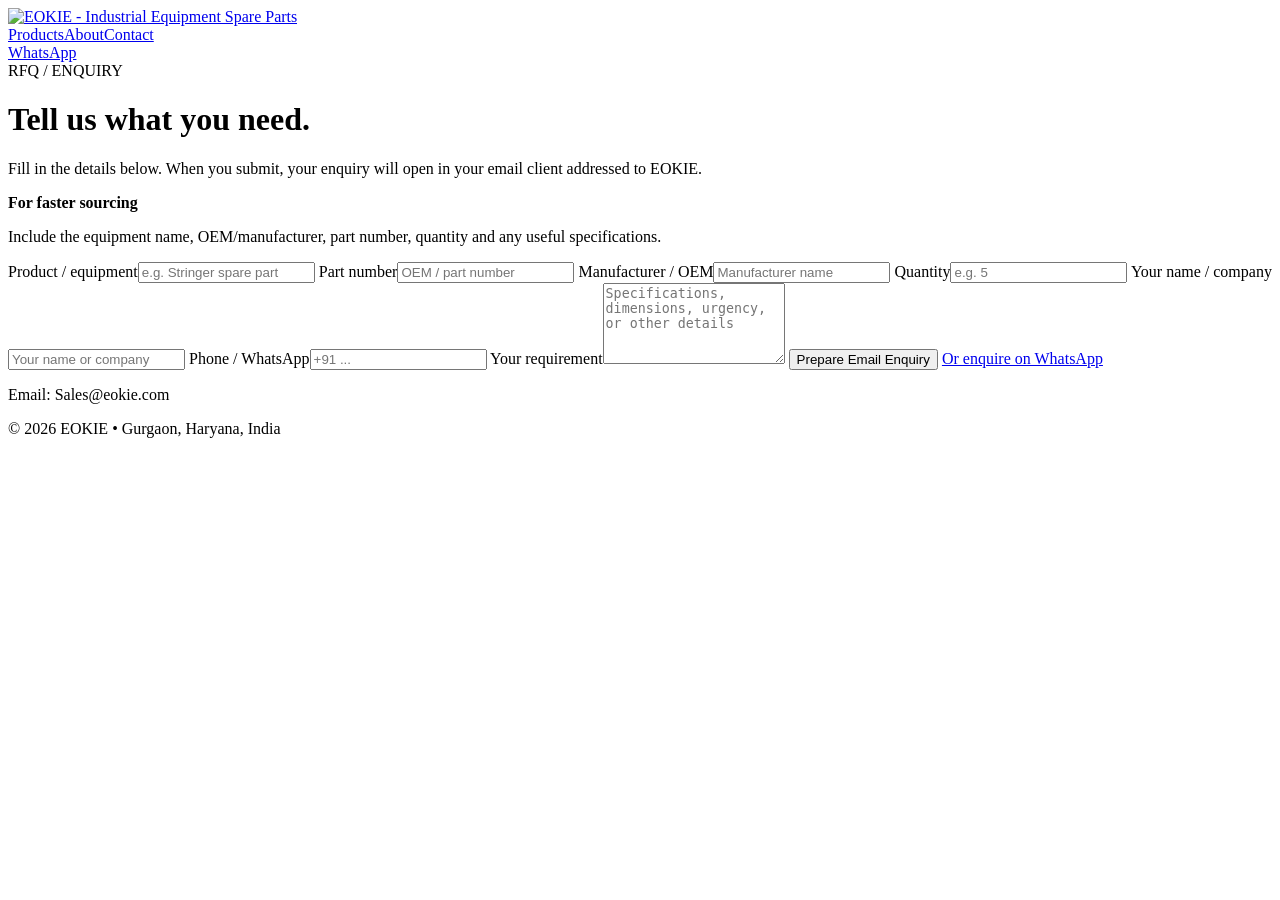
==== quote.html @ 104db738 "Add files via upload Launch EOKIE website v1" ====
<!doctype html>
<html lang="en">
<head>
<meta charset="utf-8"><meta name="viewport" content="width=device-width, initial-scale=1">
<title>Request a Quote | EOKIE</title>
<meta name="description" content="Send your solar module equipment spare part or industrial spare requirement to EOKIE.">
<link rel="stylesheet" href="css/style.css">
</head>
<body>
<header class="nav"><div class="container nav-inner"><a class="brand logo-brand" href="index.html"><img src="images/eokie-logo.png" alt="EOKIE - Industrial Equipment Spare Parts"></a><nav><a href="index.html#products">Products</a><a href="index.html#about">About</a><a href="index.html#contact">Contact</a></nav><a class="nav-cta" href="https://wa.me/919306034192" target="_blank" rel="noopener">WhatsApp</a></div></header>
<main class="quote-page"><div class="container quote-wrap">
<div><div class="eyebrow">RFQ / ENQUIRY</div><h1>Tell us what you need.</h1><p>Fill in the details below. When you submit, your enquiry will open in your email client addressed to EOKIE.</p><div class="quote-help"><b>For faster sourcing</b><p>Include the equipment name, OEM/manufacturer, part number, quantity and any useful specifications.</p></div></div>
<form id="quoteForm" class="quote-form">
<label>Product / equipment<input id="product" name="product" required placeholder="e.g. Stringer spare part"></label>
<label>Part number<input id="partno" name="partno" placeholder="OEM / part number"></label>
<label>Manufacturer / OEM<input id="maker" name="maker" placeholder="Manufacturer name"></label>
<label>Quantity<input id="qty" name="qty" type="number" min="1" placeholder="e.g. 5"></label>
<label>Your name / company<input id="name" name="name" required placeholder="Your name or company"></label>
<label>Phone / WhatsApp<input id="phone" name="phone" required placeholder="+91 ..."></label>
<label>Your requirement<textarea id="details" name="details" rows="5" placeholder="Specifications, dimensions, urgency, or other details"></textarea></label>
<button class="btn primary" type="submit">Prepare Email Enquiry</button>
<a class="btn secondary" href="https://wa.me/919306034192?text=Hello%20EOKIE%2C%20I%20want%20to%20enquire%20about%20a%20spare%20part." target="_blank" rel="noopener">Or enquire on WhatsApp</a>
<p class="form-note">Email: Sales@eokie.com</p>
</form></div></main>
<footer><div class="container copyright">© 2026 EOKIE • Gurgaon, Haryana, India</div></footer>
<script src="js/script.js"></script>
</body>
</html>
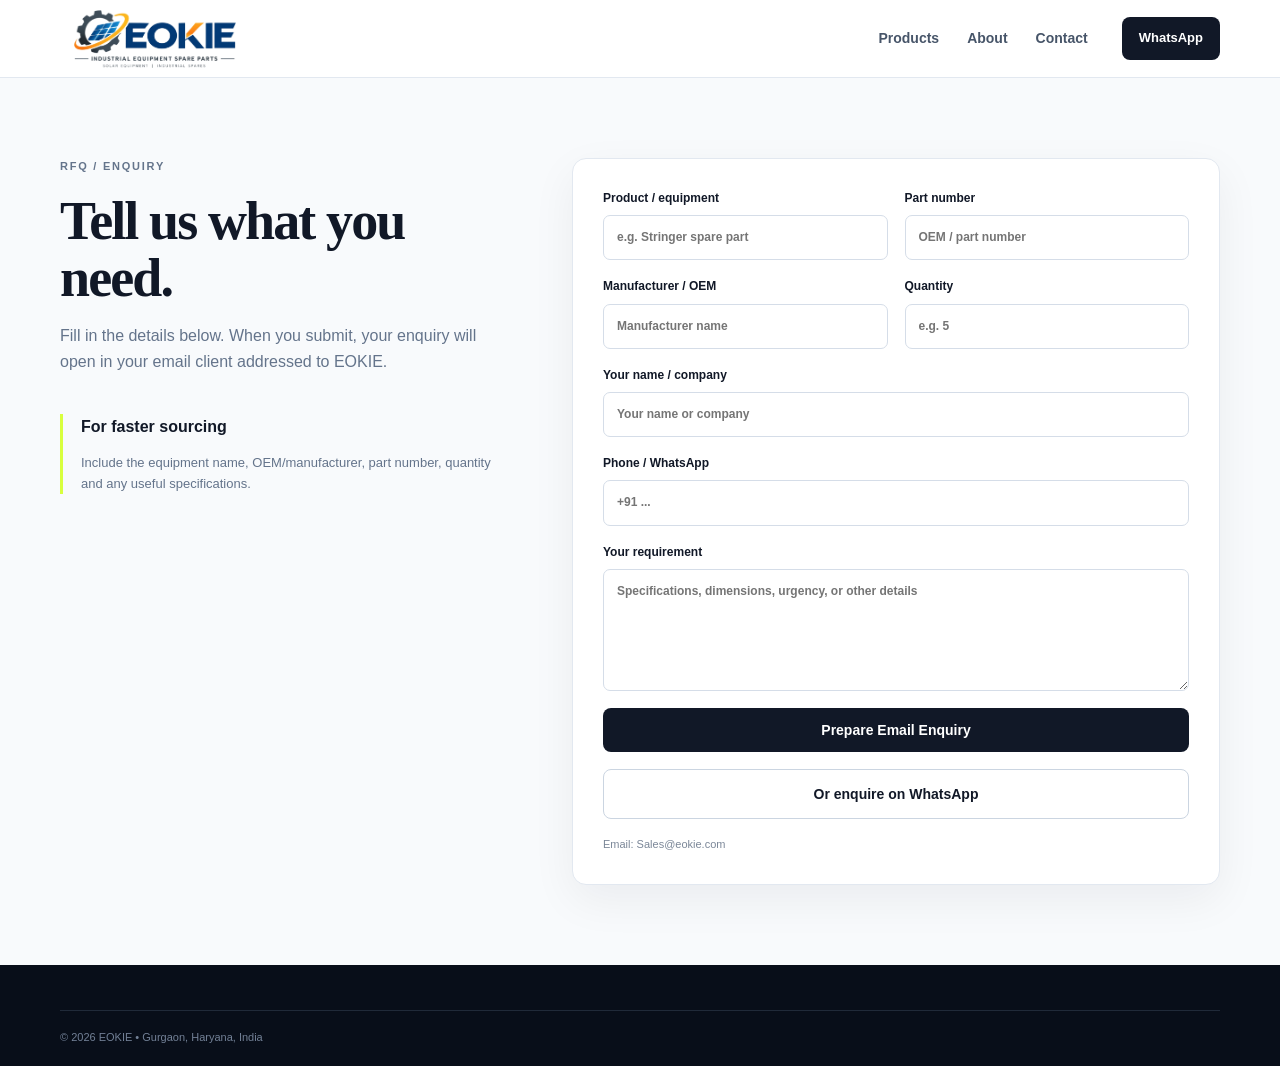
==== commit 01126efa: "Fix stylesheet and script links in quote.html" ====
--- a/quote.html
+++ b/quote.html
@@ -4,10 +4,10 @@
 <meta charset="utf-8"><meta name="viewport" content="width=device-width, initial-scale=1">
 <title>Request a Quote | EOKIE</title>
 <meta name="description" content="Send your solar module equipment spare part or industrial spare requirement to EOKIE.">
-<link rel="stylesheet" href="css/style.css">
+<link rel="stylesheet" href="style.css">
 </head>
 <body>
-<header class="nav"><div class="container nav-inner"><a class="brand logo-brand" href="index.html"><img src="images/eokie-logo.png" alt="EOKIE - Industrial Equipment Spare Parts"></a><nav><a href="index.html#products">Products</a><a href="index.html#about">About</a><a href="index.html#contact">Contact</a></nav><a class="nav-cta" href="https://wa.me/919306034192" target="_blank" rel="noopener">WhatsApp</a></div></header>
+<header class="nav"><div class="container nav-inner"><a class="brand logo-brand" href="index.html"><img src="eokie-logo.png" alt="EOKIE - Industrial Equipment Spare Parts"></a><nav><a href="index.html#products">Products</a><a href="index.html#about">About</a><a href="index.html#contact">Contact</a></nav><a class="nav-cta" href="https://wa.me/919306034192" target="_blank" rel="noopener">WhatsApp</a></div></header>
 <main class="quote-page"><div class="container quote-wrap">
 <div><div class="eyebrow">RFQ / ENQUIRY</div><h1>Tell us what you need.</h1><p>Fill in the details below. When you submit, your enquiry will open in your email client addressed to EOKIE.</p><div class="quote-help"><b>For faster sourcing</b><p>Include the equipment name, OEM/manufacturer, part number, quantity and any useful specifications.</p></div></div>
 <form id="quoteForm" class="quote-form">
@@ -23,6 +23,6 @@
 <p class="form-note">Email: Sales@eokie.com</p>
 </form></div></main>
 <footer><div class="container copyright">© 2026 EOKIE • Gurgaon, Haryana, India</div></footer>
-<script src="js/script.js"></script>
+<script src="script.js"></script>
 </body>
 </html>
--- a/style.css
+++ b/style.css
@@ -0,0 +1,4 @@
+@import url('https://fonts.googleapis.com/css2?family=DM+Sans:wght@400;500;600;700&family=Space+Grotesk:wght@500;600;700&display=swap');
+:root{--ink:#111827;--muted:#64748b;--line:#e2e8f0;--soft:#f7f9fc;--accent:#d8ff3e;--dark:#0b1220}
+*{box-sizing:border-box}html{scroll-behavior:smooth}body{margin:0;color:var(--ink);font-family:'DM Sans',Arial,sans-serif;background:#fff;line-height:1.6}a{text-decoration:none;color:inherit}.container{width:min(1160px,calc(100% - 40px));margin:auto}.nav{height:78px;border-bottom:1px solid var(--line);background:#fff;position:sticky;top:0;z-index:10}.nav-inner{height:100%;display:flex;align-items:center;gap:34px}.brand{display:flex;align-items:center;gap:10px;font-family:'Space Grotesk';font-weight:700;font-size:22px;letter-spacing:.06em}.logo-brand img{display:block;width:190px;height:auto;max-height:58px;object-fit:contain}.brand-mark{display:grid;place-items:center;width:34px;height:34px;border-radius:8px;background:var(--ink);color:var(--accent);font-size:19px}.nav nav{display:flex;gap:28px;margin-left:auto;color:#475569;font-size:14px;font-weight:600}.nav nav a:hover{color:#111827}.nav-cta{background:var(--ink);color:#fff;padding:11px 17px;border-radius:8px;font-size:13px;font-weight:700}.hero{background:linear-gradient(180deg,#f8fafc,#fff);padding:92px 0 84px;border-bottom:1px solid var(--line)}.hero-grid{display:grid;grid-template-columns:1.05fr .95fr;gap:70px;align-items:center}.eyebrow{font-size:11px;font-weight:800;letter-spacing:.16em;color:#64748b;margin-bottom:17px}.eyebrow.light{color:#b9c3d4}.hero h1,h1,h2{font-family:'Space Grotesk';line-height:1.06;letter-spacing:-.035em;margin:0}.hero h1{font-size:clamp(48px,6vw,76px);max-width:760px}.hero h1 span{display:block}.hero-copy{font-size:18px;color:#526174;max-width:620px;margin:25px 0 30px}.hero-actions{display:flex;gap:12px;flex-wrap:wrap}.btn{display:inline-flex;justify-content:center;align-items:center;border-radius:8px;padding:13px 19px;font-weight:700;font-size:14px;border:1px solid transparent;cursor:pointer}.btn.primary{background:var(--ink);color:#fff}.btn.secondary{background:#fff;border-color:#cbd5e1}.btn.white{background:#fff;color:var(--ink)}.trust-row{display:flex;gap:34px;margin-top:42px;padding-top:25px;border-top:1px solid var(--line)}.trust-row div{display:flex;flex-direction:column}.trust-row strong{font-size:13px}.trust-row span{font-size:11px;color:#718096}.hero-card{background:var(--dark);color:#fff;border-radius:16px;padding:30px;box-shadow:0 24px 70px rgba(15,23,42,.16)}.card-label{font-size:10px;letter-spacing:.17em;color:#9aa6b8;font-weight:800;margin-bottom:20px}.machine-grid{display:grid;grid-template-columns:1fr 1fr;border:1px solid #263246;border-bottom:0}.machine-grid div{min-height:125px;padding:18px;border-right:1px solid #263246;border-bottom:1px solid #263246;display:flex;flex-direction:column;justify-content:space-between}.machine-grid div:nth-child(2n){border-right:0}.machine-grid b{font-size:10px;color:var(--accent);letter-spacing:.12em}.machine-grid span{font-family:'Space Grotesk';font-size:16px;line-height:1.2}.card-foot{font-size:12px;color:#aeb8c7;margin-top:18px}.card-foot b{color:#fff}.section{padding:90px 0}.section-head{display:grid;grid-template-columns:1fr .7fr;gap:60px;align-items:end;margin-bottom:38px}.section h2,.two-col h2{font-size:42px}.section-head>p{color:#64748b;margin:0}.product-grid{display:grid;grid-template-columns:repeat(3,1fr);border-top:1px solid var(--line);border-left:1px solid var(--line)}.product-card{min-height:250px;padding:27px;border-right:1px solid var(--line);border-bottom:1px solid var(--line);transition:.2s}.product-card:hover{background:#fbfdff}.product-card>span{font-size:11px;color:#94a3b8;font-weight:800}.product-card h3{font-family:'Space Grotesk';font-size:23px;margin:35px 0 9px}.product-card p{color:#64748b;font-size:14px;margin:0 0 24px}.product-card a{font-size:13px;font-weight:800}.dark-section{background:var(--dark);color:#fff;padding:90px 0}.two-col{display:grid;grid-template-columns:1fr 1fr;gap:80px;align-items:start}.application-list{border-top:1px solid #293447}.application-list div{padding:20px 0;border-bottom:1px solid #293447;display:flex;justify-content:space-between;gap:20px}.application-list b{font-family:'Space Grotesk'}.application-list span{color:#98a5b8;font-size:13px;text-align:right}.about p{color:#64748b;font-size:16px}.mini-points{display:grid;grid-template-columns:1fr 1fr;gap:10px;margin-top:28px;font-size:13px;font-weight:700}.contact-section{background:#182235;color:#fff;padding:65px 0}.contact-box{display:grid;grid-template-columns:1.1fr .9fr;gap:80px;align-items:center}.contact-box h2{font-size:46px}.contact-box p{color:#aeb8c7}.contact-actions{display:flex;flex-direction:column;align-items:flex-start;gap:13px}.contact-link{font-weight:700;color:#e6ebf2}footer{background:#080e19;color:#fff;padding:45px 0 20px}.footer-inner{display:grid;grid-template-columns:2fr 1fr 1fr;gap:60px;padding-bottom:40px}.footer-brand{margin-bottom:14px}.footer-brand img{width:230px;max-height:75px}.footer-inner p{color:#8e9aac;font-size:13px}.footer-inner b{font-size:12px}.footer-inner a{color:#cbd5e1}.copyright{border-top:1px solid #202a39;padding-top:18px;color:#728096;font-size:11px}.quote-page{background:#f8fafc;padding:80px 0;min-height:calc(100vh - 78px)}.quote-wrap{display:grid;grid-template-columns:.8fr 1.2fr;gap:80px}.quote-wrap h1{font-size:54px}.quote-wrap>div>p{color:#64748b;max-width:480px}.quote-help{margin-top:40px;border-left:3px solid var(--accent);padding-left:18px}.quote-help p{font-size:13px;color:#64748b}.quote-form{background:#fff;border:1px solid var(--line);border-radius:14px;padding:30px;display:grid;grid-template-columns:1fr 1fr;gap:17px;box-shadow:0 15px 45px rgba(15,23,42,.06)}.quote-form label{font-size:12px;font-weight:700;display:flex;flex-direction:column;gap:7px}.quote-form label:nth-of-type(5),.quote-form label:nth-of-type(6),.quote-form label:nth-of-type(7){grid-column:1/-1}.quote-form input,.quote-form textarea{font:inherit;border:1px solid #d5dde8;border-radius:7px;padding:12px 13px;outline:0}.quote-form input:focus,.quote-form textarea:focus{border-color:#64748b}.quote-form button,.quote-form>a{grid-column:1/-1}.form-note{grid-column:1/-1;color:#7b8798;font-size:11px;margin:0}
+@media(max-width:850px){.nav nav{display:none}.nav-cta{margin-left:auto}.hero{padding:65px 0}.hero-grid,.section-head,.two-col,.contact-box,.quote-wrap{grid-template-columns:1fr;gap:40px}.hero h1{font-size:48px}.product-grid{grid-template-columns:1fr 1fr}.section{padding:65px 0}.footer-inner{grid-template-columns:1fr 1fr}.quote-form{grid-template-columns:1fr}.quote-form label{grid-column:1/-1!important}}@media(max-width:560px){.container{width:min(100% - 28px,1160px)}.nav{height:68px}.nav-cta{padding:9px 11px}.logo-brand img{width:155px}.hero h1{font-size:42px}.hero-copy{font-size:16px}.trust-row{gap:15px;flex-wrap:wrap}.product-grid{grid-template-columns:1fr}.section h2,.two-col h2,.contact-box h2{font-size:34px}.footer-inner{grid-template-columns:1fr}.machine-grid div{min-height:110px}}
